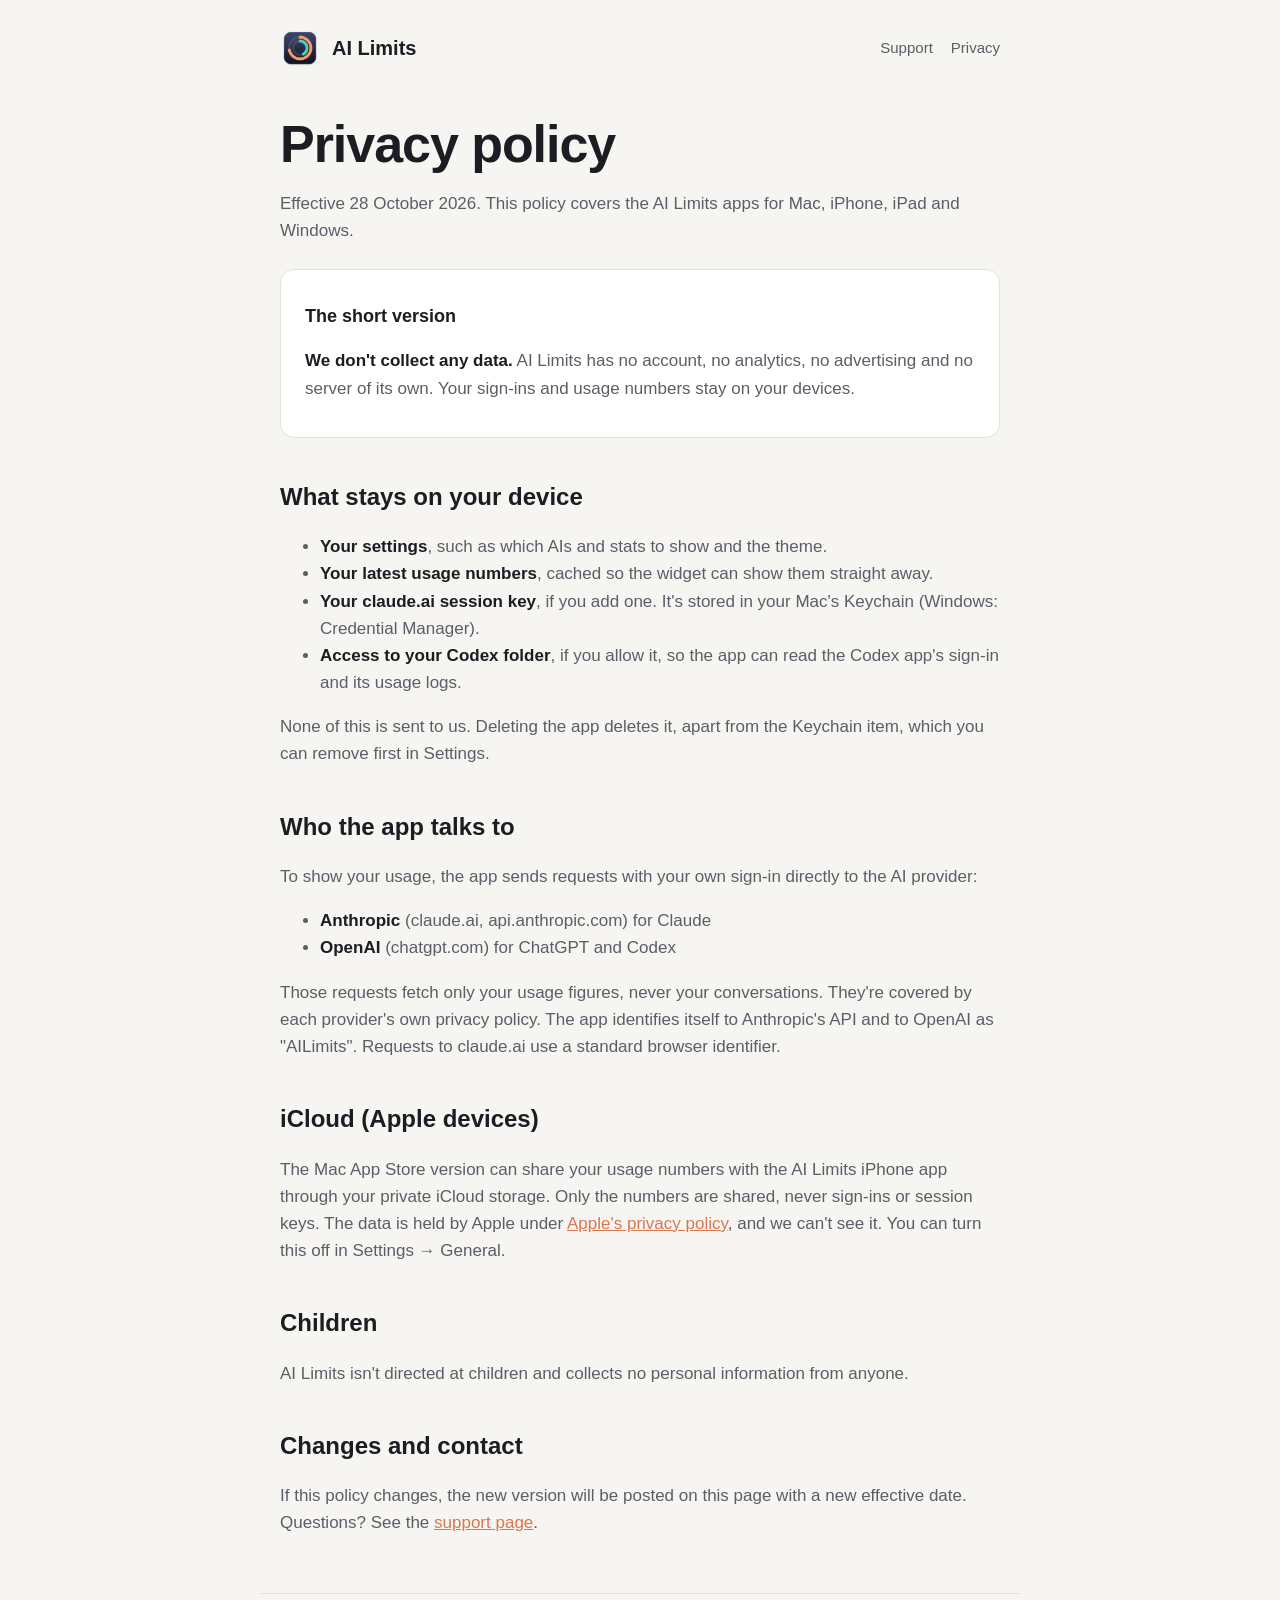
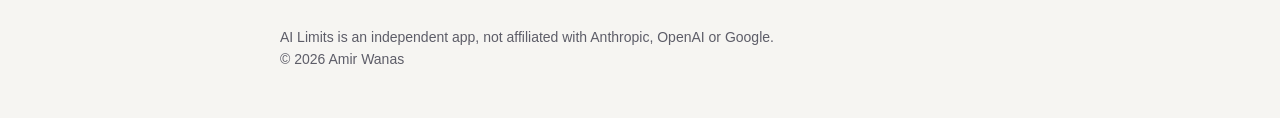
==== privacy.html @ 98940810 "Add AI Limits website, privacy policy and support page Co-Authored-By: Claude Opus 5.5 <noreply@anth" ====
<!doctype html>
<html lang="en">
<head>
  <meta charset="utf-8">
  <meta name="viewport" content="width=device-width, initial-scale=1">
  <title>AI Limits Privacy Policy</title>
  <link rel="icon" href="assets/icon.png">
  <link rel="stylesheet" href="style.css">
</head>
<body>
  <header>
    <img src="assets/icon.png" alt="">
    <a class="brand" href="./">AI Limits</a>
    <nav><a href="support.html">Support</a><a href="privacy.html">Privacy</a></nav>
  </header>
  <main>
    <h1>Privacy policy</h1>
    <p>Effective 28 October 2026. This policy covers the AI Limits apps for Mac, iPhone, iPad and Windows.</p>

    <div class="card">
      <h3>The short version</h3>
      <p><strong>We don't collect any data.</strong> AI Limits has no account, no analytics, no advertising and no server of its own. Your sign-ins and usage numbers stay on your devices.</p>
    </div>

    <h2>What stays on your device</h2>
    <ul>
      <li><strong>Your settings</strong>, such as which AIs and stats to show and the theme.</li>
      <li><strong>Your latest usage numbers</strong>, cached so the widget can show them straight away.</li>
      <li><strong>Your claude.ai session key</strong>, if you add one. It's stored in your Mac's Keychain (Windows: Credential Manager).</li>
      <li><strong>Access to your Codex folder</strong>, if you allow it, so the app can read the Codex app's sign-in and its usage logs.</li>
    </ul>
    <p>None of this is sent to us. Deleting the app deletes it, apart from the Keychain item, which you can remove first in Settings.</p>

    <h2>Who the app talks to</h2>
    <p>To show your usage, the app sends requests with your own sign-in directly to the AI provider:</p>
    <ul>
      <li><strong>Anthropic</strong> (claude.ai, api.anthropic.com) for Claude</li>
      <li><strong>OpenAI</strong> (chatgpt.com) for ChatGPT and Codex</li>
    </ul>
    <p>Those requests fetch only your usage figures, never your conversations. They're covered by each provider's own privacy policy. The app identifies itself to Anthropic's API and to OpenAI as "AILimits". Requests to claude.ai use a standard browser identifier.</p>

    <h2>iCloud (Apple devices)</h2>
    <p>The Mac App Store version can share your usage numbers with the AI Limits iPhone app through your private iCloud storage. Only the numbers are shared, never sign-ins or session keys. The data is held by Apple under <a href="https://www.apple.com/legal/privacy/">Apple's privacy policy</a>, and we can't see it. You can turn this off in Settings → General.</p>

    <h2>Children</h2>
    <p>AI Limits isn't directed at children and collects no personal information from anyone.</p>

    <h2>Changes and contact</h2>
    <p>If this policy changes, the new version will be posted on this page with a new effective date. Questions? See the <a href="support.html">support page</a>.</p>
  </main>
  <footer>
    AI Limits is an independent app, not affiliated with Anthropic, OpenAI or Google.<br>© 2026 Amir Wanas
  </footer>
</body>
</html>
---- style.css ----
:root {
  --bg: #f6f5f2;
  --surface: #ffffff;
  --text: #1c1c22;
  --muted: #5d5d68;
  --line: #e3e1dc;
  --accent: #d9774f;
  --accent-2: #3fae8a;
}
@media (prefers-color-scheme: dark) {
  :root {
    --bg: #101119;
    --surface: #181a25;
    --text: #f1f1f4;
    --muted: #a4a5b2;
    --line: #2a2c3a;
  }
}
* { box-sizing: border-box; }
body {
  margin: 0;
  background: var(--bg);
  color: var(--text);
  font: 17px/1.6 -apple-system, BlinkMacSystemFont, "SF Pro Text", "Segoe UI", Roboto, sans-serif;
}
a { color: var(--accent); }
header, main, footer { max-width: 760px; margin: 0 auto; padding: 0 20px; }
header { display: flex; align-items: center; gap: 12px; padding-top: 28px; }
header img { width: 40px; height: 40px; }
header a.brand { color: var(--text); text-decoration: none; font-weight: 700; font-size: 20px; }
header nav { margin-left: auto; display: flex; gap: 18px; font-size: 15px; }
header nav a { color: var(--muted); text-decoration: none; }
header nav a:hover { color: var(--text); }
h1 { font-size: clamp(34px, 6vw, 52px); line-height: 1.1; letter-spacing: -0.02em; margin: 48px 0 16px; }
h2 { font-size: 24px; margin: 40px 0 8px; }
h3 { font-size: 18px; margin: 28px 0 4px; }
p, li { color: var(--muted); }
strong { color: var(--text); }
.lede { font-size: 20px; }
.hero { width: 100%; border-radius: 14px; border: 1px solid var(--line); margin: 28px 0 8px; display: block; }
.card { background: var(--surface); border: 1px solid var(--line); border-radius: 14px; padding: 4px 24px 18px; margin: 24px 0; }
.note { font-size: 14px; }
footer { padding-top: 32px; padding-bottom: 48px; font-size: 14px; color: var(--muted); border-top: 1px solid var(--line); margin-top: 56px; }
@media (max-width: 520px) { header nav { gap: 12px; font-size: 14px; } }
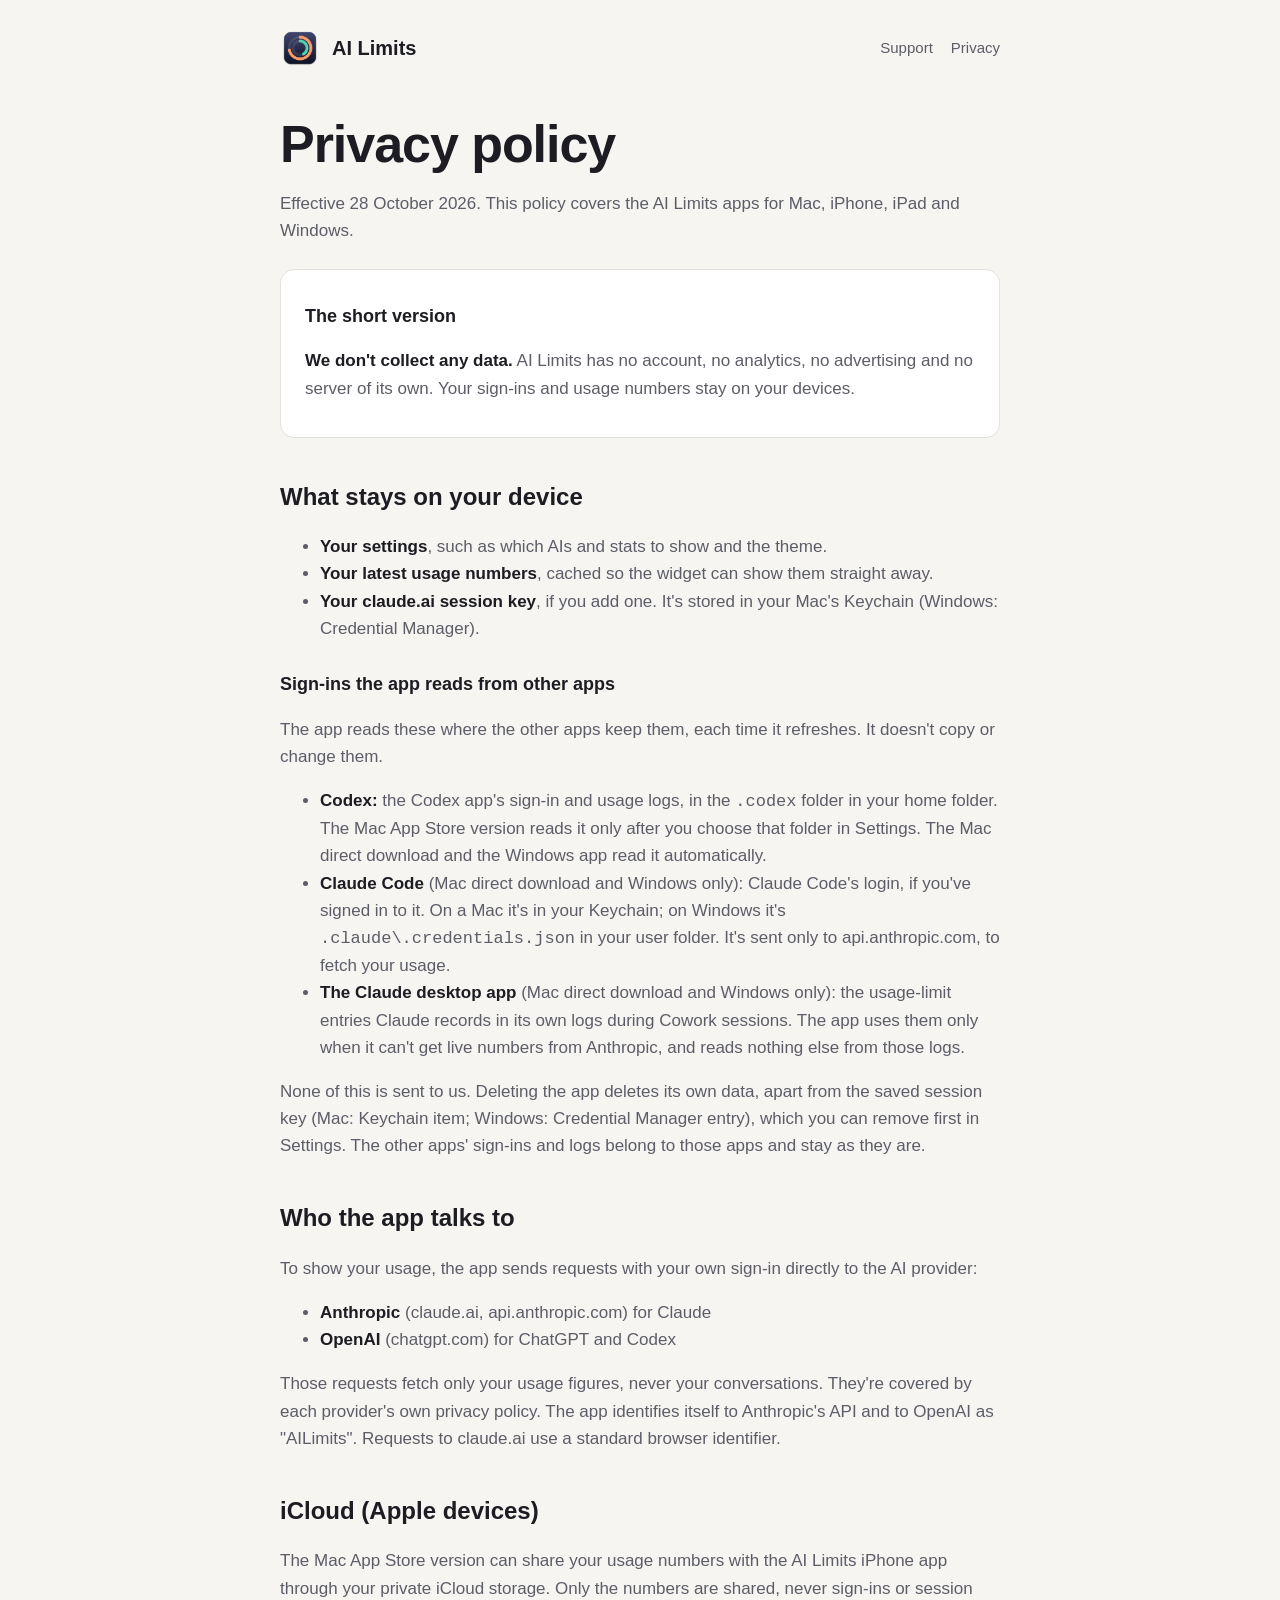
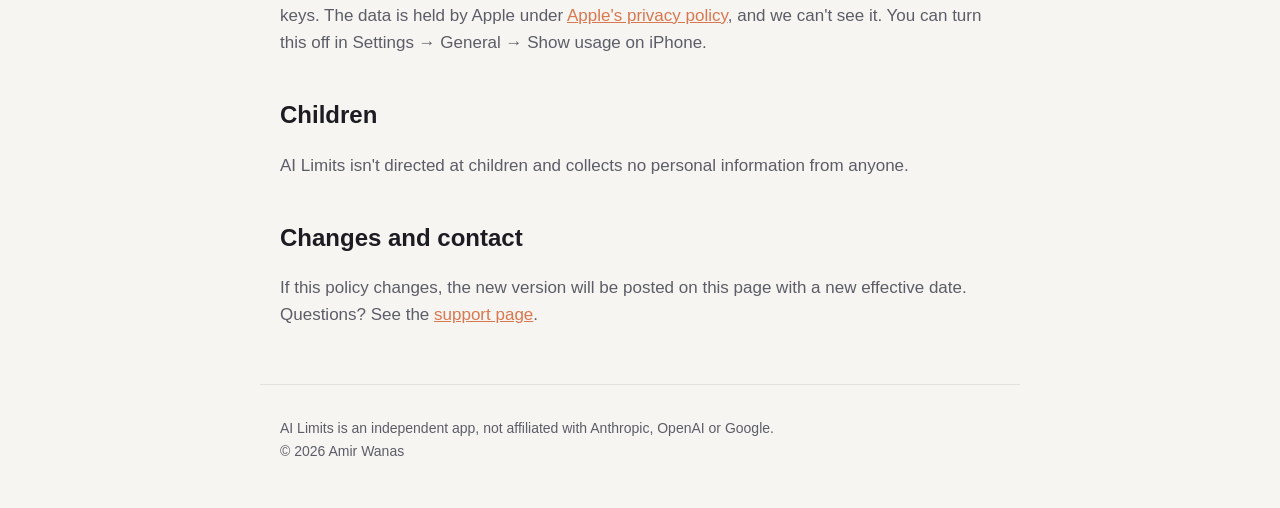
==== commit c3a81015: "Privacy policy: list the sign-ins each edition reads from other apps The Mac direct download and the" ====
--- a/privacy.html
+++ b/privacy.html
@@ -27,9 +27,16 @@
       <li><strong>Your settings</strong>, such as which AIs and stats to show and the theme.</li>
       <li><strong>Your latest usage numbers</strong>, cached so the widget can show them straight away.</li>
       <li><strong>Your claude.ai session key</strong>, if you add one. It's stored in your Mac's Keychain (Windows: Credential Manager).</li>
-      <li><strong>Access to your Codex folder</strong>, if you allow it, so the app can read the Codex app's sign-in and its usage logs.</li>
     </ul>
-    <p>None of this is sent to us. Deleting the app deletes it, apart from the Keychain item, which you can remove first in Settings.</p>
+
+    <h3>Sign-ins the app reads from other apps</h3>
+    <p>The app reads these where the other apps keep them, each time it refreshes. It doesn't copy or change them.</p>
+    <ul>
+      <li><strong>Codex:</strong> the Codex app's sign-in and usage logs, in the <code>.codex</code> folder in your home folder. The Mac App Store version reads it only after you choose that folder in Settings. The Mac direct download and the Windows app read it automatically.</li>
+      <li><strong>Claude Code</strong> (Mac direct download and Windows only): Claude Code's login, if you've signed in to it. On a Mac it's in your Keychain; on Windows it's <code>.claude\.credentials.json</code> in your user folder. It's sent only to api.anthropic.com, to fetch your usage.</li>
+      <li><strong>The Claude desktop app</strong> (Mac direct download and Windows only): the usage-limit entries Claude records in its own logs during Cowork sessions. The app uses them only when it can't get live numbers from Anthropic, and reads nothing else from those logs.</li>
+    </ul>
+    <p>None of this is sent to us. Deleting the app deletes its own data, apart from the saved session key (Mac: Keychain item; Windows: Credential Manager entry), which you can remove first in Settings. The other apps' sign-ins and logs belong to those apps and stay as they are.</p>
 
     <h2>Who the app talks to</h2>
     <p>To show your usage, the app sends requests with your own sign-in directly to the AI provider:</p>
@@ -40,7 +47,7 @@
     <p>Those requests fetch only your usage figures, never your conversations. They're covered by each provider's own privacy policy. The app identifies itself to Anthropic's API and to OpenAI as "AILimits". Requests to claude.ai use a standard browser identifier.</p>
 
     <h2>iCloud (Apple devices)</h2>
-    <p>The Mac App Store version can share your usage numbers with the AI Limits iPhone app through your private iCloud storage. Only the numbers are shared, never sign-ins or session keys. The data is held by Apple under <a href="https://www.apple.com/legal/privacy/">Apple's privacy policy</a>, and we can't see it. You can turn this off in Settings → General.</p>
+    <p>The Mac App Store version can share your usage numbers with the AI Limits iPhone app through your private iCloud storage. Only the numbers are shared, never sign-ins or session keys. The data is held by Apple under <a href="https://www.apple.com/legal/privacy/">Apple's privacy policy</a>, and we can't see it. You can turn this off in Settings → General → Show usage on iPhone.</p>
 
     <h2>Children</h2>
     <p>AI Limits isn't directed at children and collects no personal information from anyone.</p>
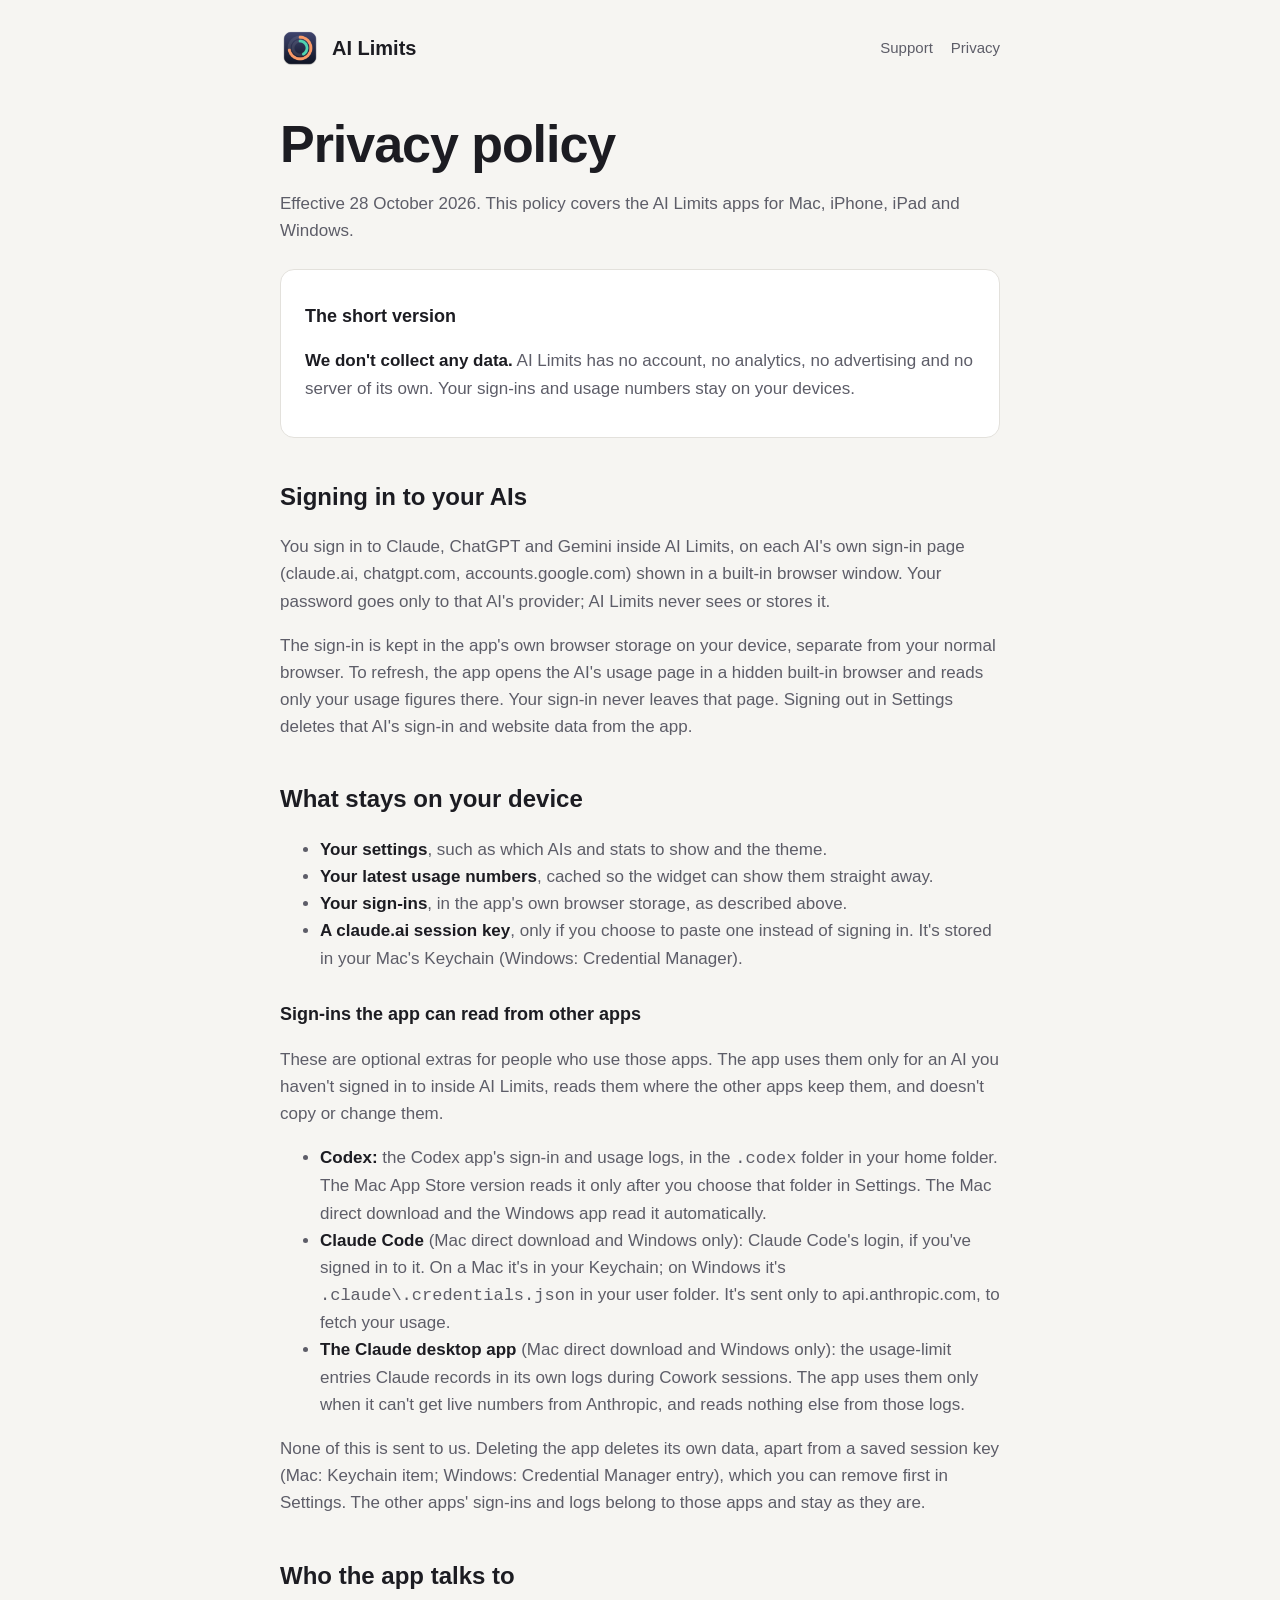
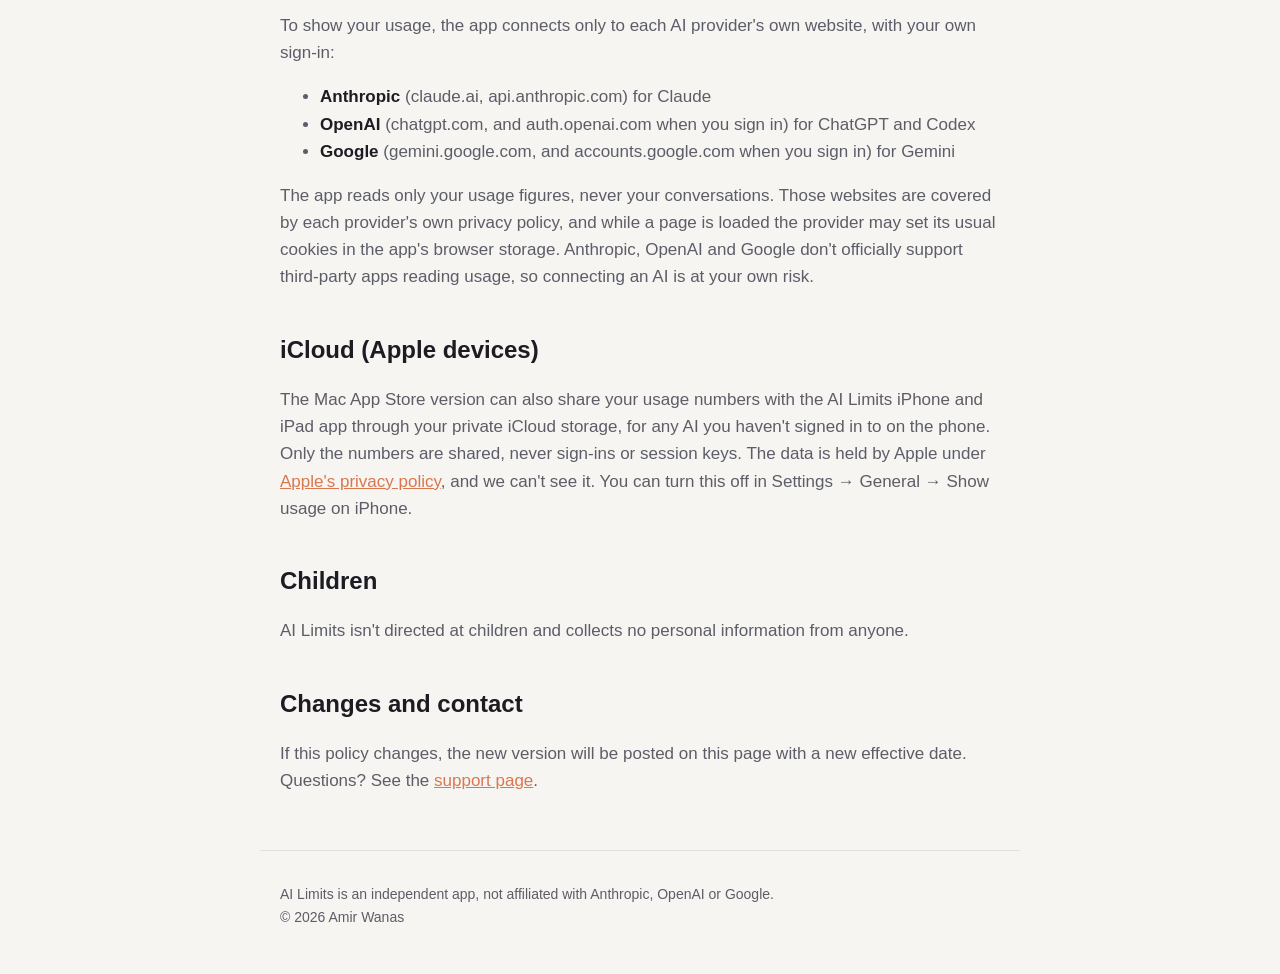
==== commit fcdccd5b: "Sign in to each AI inside the app; add Gemini The privacy policy, support page and home page now des" ====
--- a/privacy.html
+++ b/privacy.html
@@ -22,32 +22,38 @@
       <p><strong>We don't collect any data.</strong> AI Limits has no account, no analytics, no advertising and no server of its own. Your sign-ins and usage numbers stay on your devices.</p>
     </div>
 
+    <h2>Signing in to your AIs</h2>
+    <p>You sign in to Claude, ChatGPT and Gemini inside AI Limits, on each AI's own sign-in page (claude.ai, chatgpt.com, accounts.google.com) shown in a built-in browser window. Your password goes only to that AI's provider; AI Limits never sees or stores it.</p>
+    <p>The sign-in is kept in the app's own browser storage on your device, separate from your normal browser. To refresh, the app opens the AI's usage page in a hidden built-in browser and reads only your usage figures there. Your sign-in never leaves that page. Signing out in Settings deletes that AI's sign-in and website data from the app.</p>
+
     <h2>What stays on your device</h2>
     <ul>
       <li><strong>Your settings</strong>, such as which AIs and stats to show and the theme.</li>
       <li><strong>Your latest usage numbers</strong>, cached so the widget can show them straight away.</li>
-      <li><strong>Your claude.ai session key</strong>, if you add one. It's stored in your Mac's Keychain (Windows: Credential Manager).</li>
+      <li><strong>Your sign-ins</strong>, in the app's own browser storage, as described above.</li>
+      <li><strong>A claude.ai session key</strong>, only if you choose to paste one instead of signing in. It's stored in your Mac's Keychain (Windows: Credential Manager).</li>
     </ul>
 
-    <h3>Sign-ins the app reads from other apps</h3>
-    <p>The app reads these where the other apps keep them, each time it refreshes. It doesn't copy or change them.</p>
+    <h3>Sign-ins the app can read from other apps</h3>
+    <p>These are optional extras for people who use those apps. The app uses them only for an AI you haven't signed in to inside AI Limits, reads them where the other apps keep them, and doesn't copy or change them.</p>
     <ul>
       <li><strong>Codex:</strong> the Codex app's sign-in and usage logs, in the <code>.codex</code> folder in your home folder. The Mac App Store version reads it only after you choose that folder in Settings. The Mac direct download and the Windows app read it automatically.</li>
       <li><strong>Claude Code</strong> (Mac direct download and Windows only): Claude Code's login, if you've signed in to it. On a Mac it's in your Keychain; on Windows it's <code>.claude\.credentials.json</code> in your user folder. It's sent only to api.anthropic.com, to fetch your usage.</li>
       <li><strong>The Claude desktop app</strong> (Mac direct download and Windows only): the usage-limit entries Claude records in its own logs during Cowork sessions. The app uses them only when it can't get live numbers from Anthropic, and reads nothing else from those logs.</li>
     </ul>
-    <p>None of this is sent to us. Deleting the app deletes its own data, apart from the saved session key (Mac: Keychain item; Windows: Credential Manager entry), which you can remove first in Settings. The other apps' sign-ins and logs belong to those apps and stay as they are.</p>
+    <p>None of this is sent to us. Deleting the app deletes its own data, apart from a saved session key (Mac: Keychain item; Windows: Credential Manager entry), which you can remove first in Settings. The other apps' sign-ins and logs belong to those apps and stay as they are.</p>
 
     <h2>Who the app talks to</h2>
-    <p>To show your usage, the app sends requests with your own sign-in directly to the AI provider:</p>
+    <p>To show your usage, the app connects only to each AI provider's own website, with your own sign-in:</p>
     <ul>
       <li><strong>Anthropic</strong> (claude.ai, api.anthropic.com) for Claude</li>
-      <li><strong>OpenAI</strong> (chatgpt.com) for ChatGPT and Codex</li>
+      <li><strong>OpenAI</strong> (chatgpt.com, and auth.openai.com when you sign in) for ChatGPT and Codex</li>
+      <li><strong>Google</strong> (gemini.google.com, and accounts.google.com when you sign in) for Gemini</li>
     </ul>
-    <p>Those requests fetch only your usage figures, never your conversations. They're covered by each provider's own privacy policy. The app identifies itself to Anthropic's API and to OpenAI as "AILimits". Requests to claude.ai use a standard browser identifier.</p>
+    <p>The app reads only your usage figures, never your conversations. Those websites are covered by each provider's own privacy policy, and while a page is loaded the provider may set its usual cookies in the app's browser storage. Anthropic, OpenAI and Google don't officially support third-party apps reading usage, so connecting an AI is at your own risk.</p>
 
     <h2>iCloud (Apple devices)</h2>
-    <p>The Mac App Store version can share your usage numbers with the AI Limits iPhone app through your private iCloud storage. Only the numbers are shared, never sign-ins or session keys. The data is held by Apple under <a href="https://www.apple.com/legal/privacy/">Apple's privacy policy</a>, and we can't see it. You can turn this off in Settings → General → Show usage on iPhone.</p>
+    <p>The Mac App Store version can also share your usage numbers with the AI Limits iPhone and iPad app through your private iCloud storage, for any AI you haven't signed in to on the phone. Only the numbers are shared, never sign-ins or session keys. The data is held by Apple under <a href="https://www.apple.com/legal/privacy/">Apple's privacy policy</a>, and we can't see it. You can turn this off in Settings → General → Show usage on iPhone.</p>
 
     <h2>Children</h2>
     <p>AI Limits isn't directed at children and collects no personal information from anyone.</p>
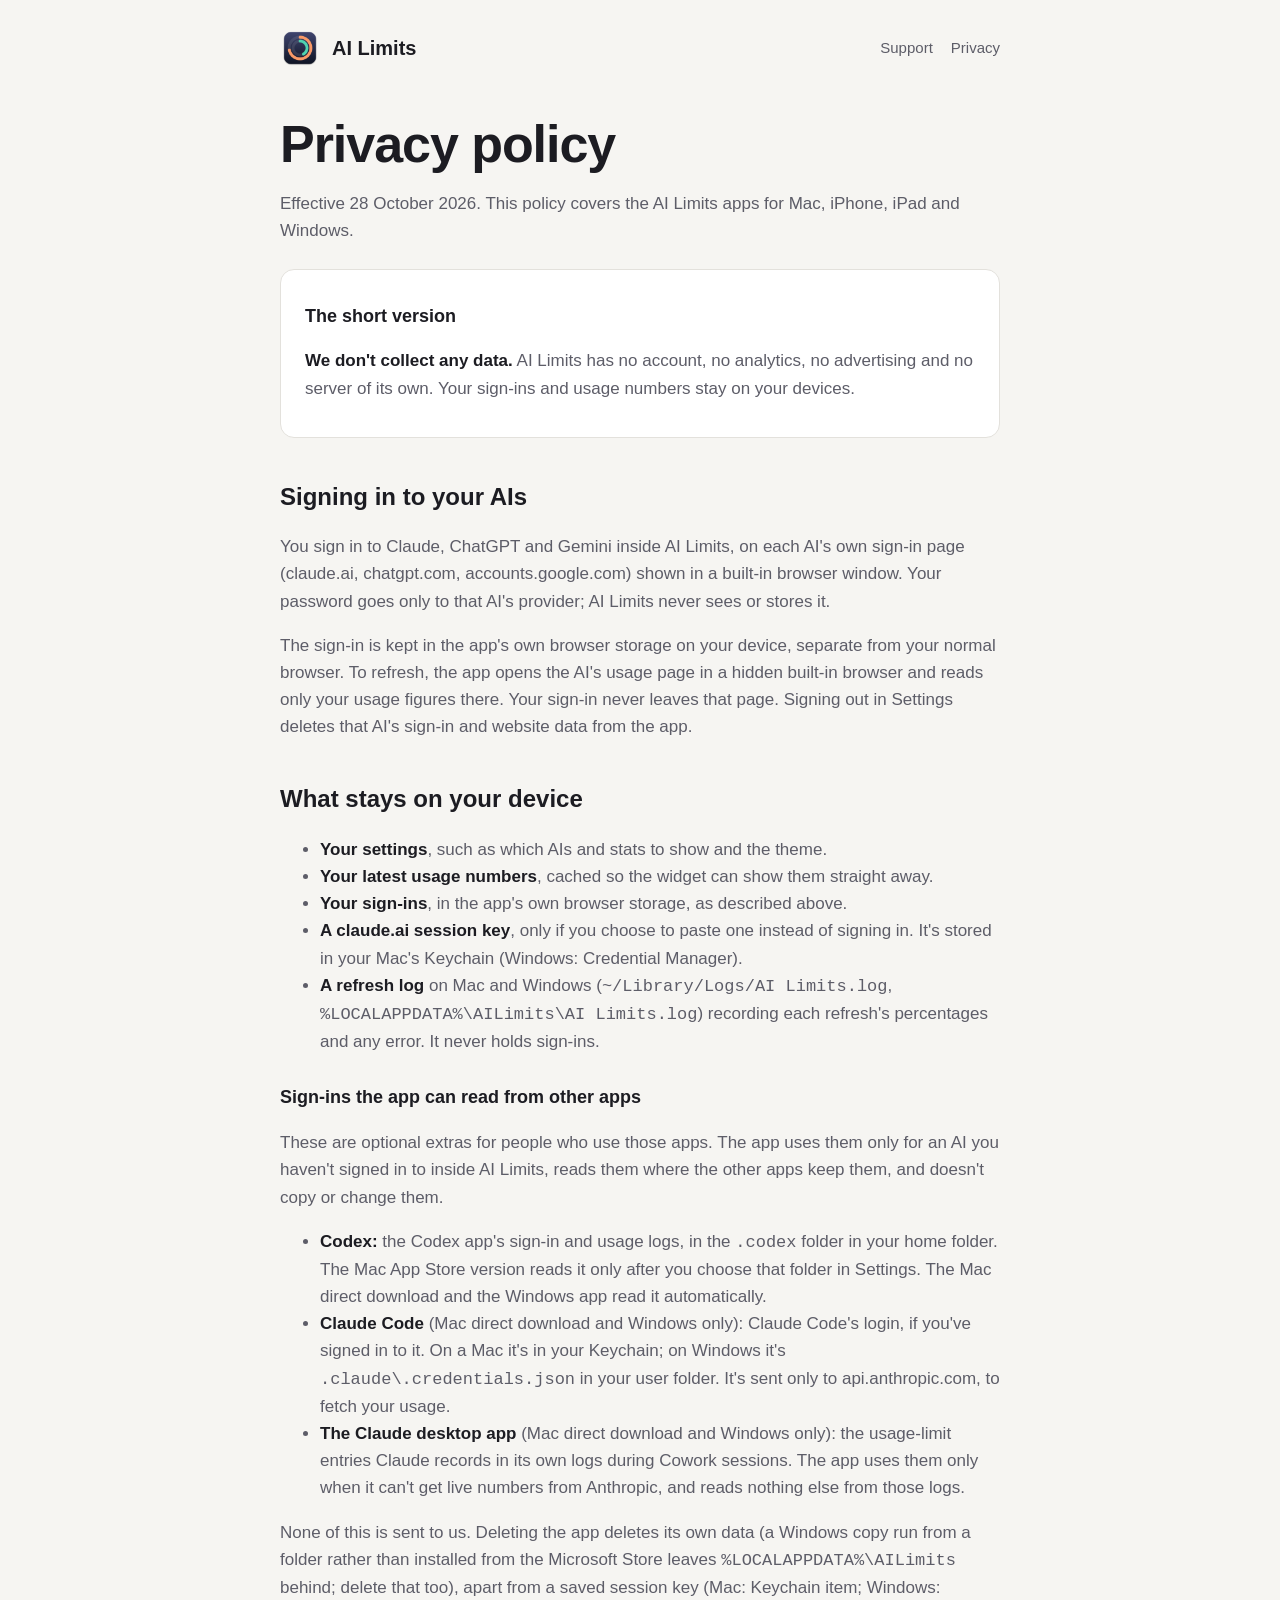
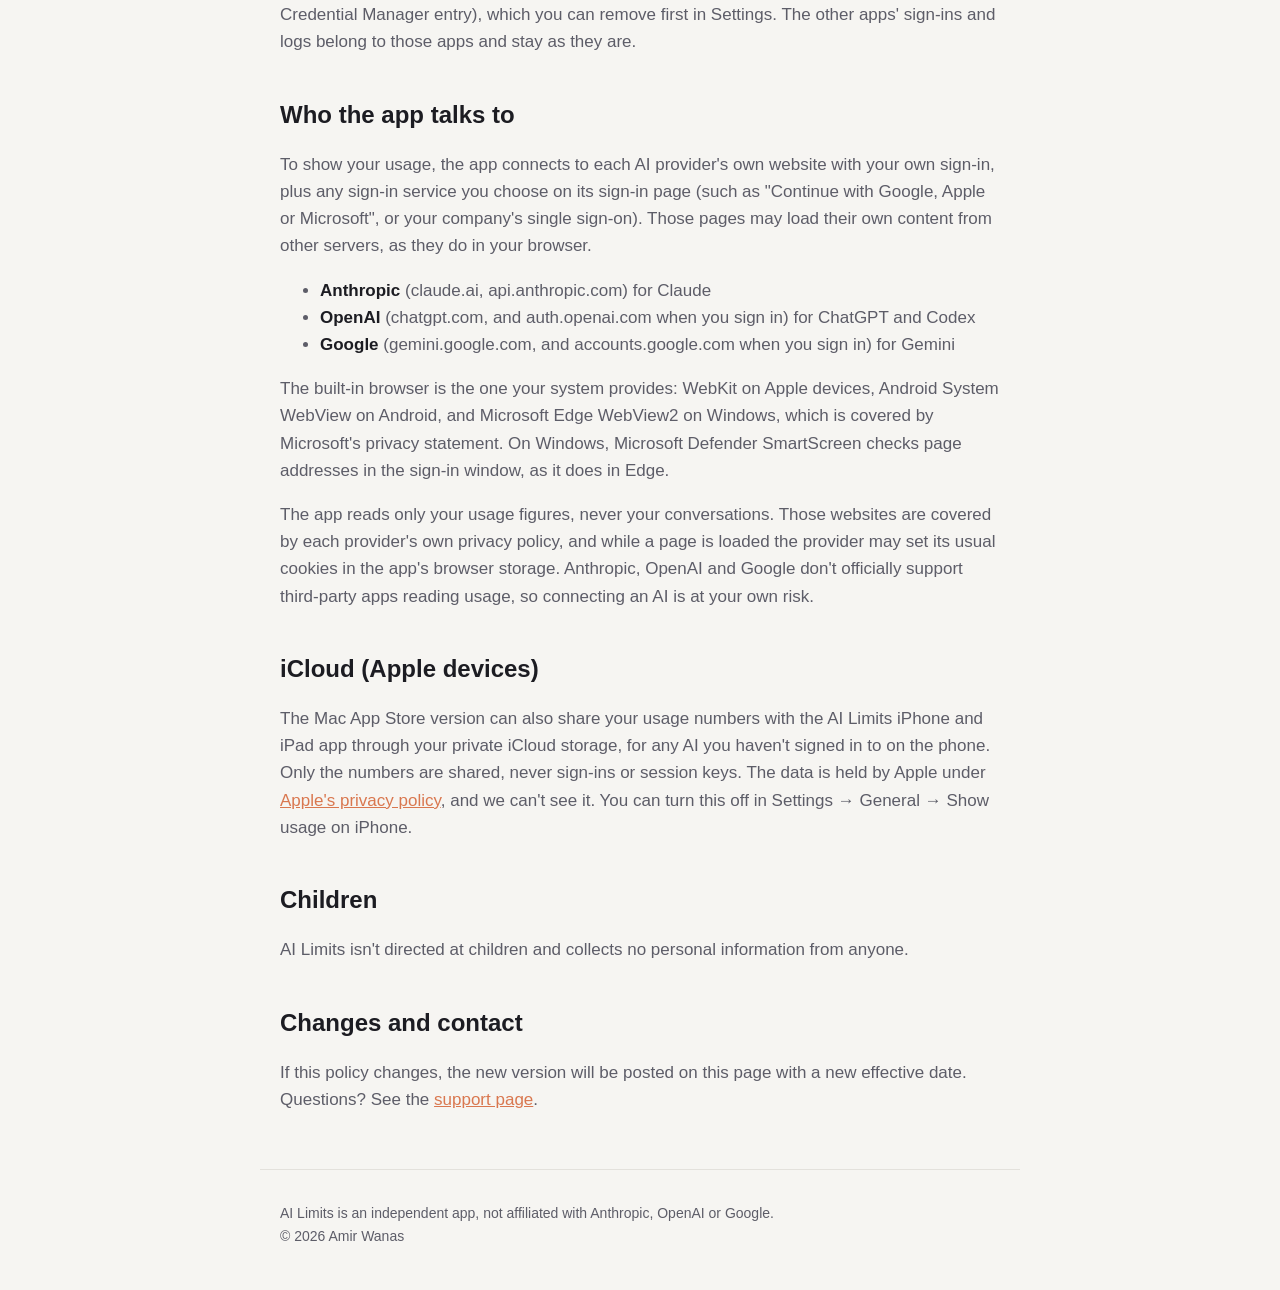
==== commit b516241e: "Privacy and support: cover Windows and Android Sign-in services chosen on the AIs' pages, the system" ====
--- a/privacy.html
+++ b/privacy.html
@@ -32,6 +32,7 @@
       <li><strong>Your latest usage numbers</strong>, cached so the widget can show them straight away.</li>
       <li><strong>Your sign-ins</strong>, in the app's own browser storage, as described above.</li>
       <li><strong>A claude.ai session key</strong>, only if you choose to paste one instead of signing in. It's stored in your Mac's Keychain (Windows: Credential Manager).</li>
+      <li><strong>A refresh log</strong> on Mac and Windows (<code>~/Library/Logs/AI Limits.log</code>, <code>%LOCALAPPDATA%\AILimits\AI Limits.log</code>) recording each refresh's percentages and any error. It never holds sign-ins.</li>
     </ul>
 
     <h3>Sign-ins the app can read from other apps</h3>
@@ -41,15 +42,16 @@
       <li><strong>Claude Code</strong> (Mac direct download and Windows only): Claude Code's login, if you've signed in to it. On a Mac it's in your Keychain; on Windows it's <code>.claude\.credentials.json</code> in your user folder. It's sent only to api.anthropic.com, to fetch your usage.</li>
       <li><strong>The Claude desktop app</strong> (Mac direct download and Windows only): the usage-limit entries Claude records in its own logs during Cowork sessions. The app uses them only when it can't get live numbers from Anthropic, and reads nothing else from those logs.</li>
     </ul>
-    <p>None of this is sent to us. Deleting the app deletes its own data, apart from a saved session key (Mac: Keychain item; Windows: Credential Manager entry), which you can remove first in Settings. The other apps' sign-ins and logs belong to those apps and stay as they are.</p>
+    <p>None of this is sent to us. Deleting the app deletes its own data (a Windows copy run from a folder rather than installed from the Microsoft Store leaves <code>%LOCALAPPDATA%\AILimits</code> behind; delete that too), apart from a saved session key (Mac: Keychain item; Windows: Credential Manager entry), which you can remove first in Settings. The other apps' sign-ins and logs belong to those apps and stay as they are.</p>
 
     <h2>Who the app talks to</h2>
-    <p>To show your usage, the app connects only to each AI provider's own website, with your own sign-in:</p>
+    <p>To show your usage, the app connects to each AI provider's own website with your own sign-in, plus any sign-in service you choose on its sign-in page (such as "Continue with Google, Apple or Microsoft", or your company's single sign-on). Those pages may load their own content from other servers, as they do in your browser.</p>
     <ul>
       <li><strong>Anthropic</strong> (claude.ai, api.anthropic.com) for Claude</li>
       <li><strong>OpenAI</strong> (chatgpt.com, and auth.openai.com when you sign in) for ChatGPT and Codex</li>
       <li><strong>Google</strong> (gemini.google.com, and accounts.google.com when you sign in) for Gemini</li>
     </ul>
+    <p>The built-in browser is the one your system provides: WebKit on Apple devices, Android System WebView on Android, and Microsoft Edge WebView2 on Windows, which is covered by Microsoft's privacy statement. On Windows, Microsoft Defender SmartScreen checks page addresses in the sign-in window, as it does in Edge.</p>
     <p>The app reads only your usage figures, never your conversations. Those websites are covered by each provider's own privacy policy, and while a page is loaded the provider may set its usual cookies in the app's browser storage. Anthropic, OpenAI and Google don't officially support third-party apps reading usage, so connecting an AI is at your own risk.</p>
 
     <h2>iCloud (Apple devices)</h2>
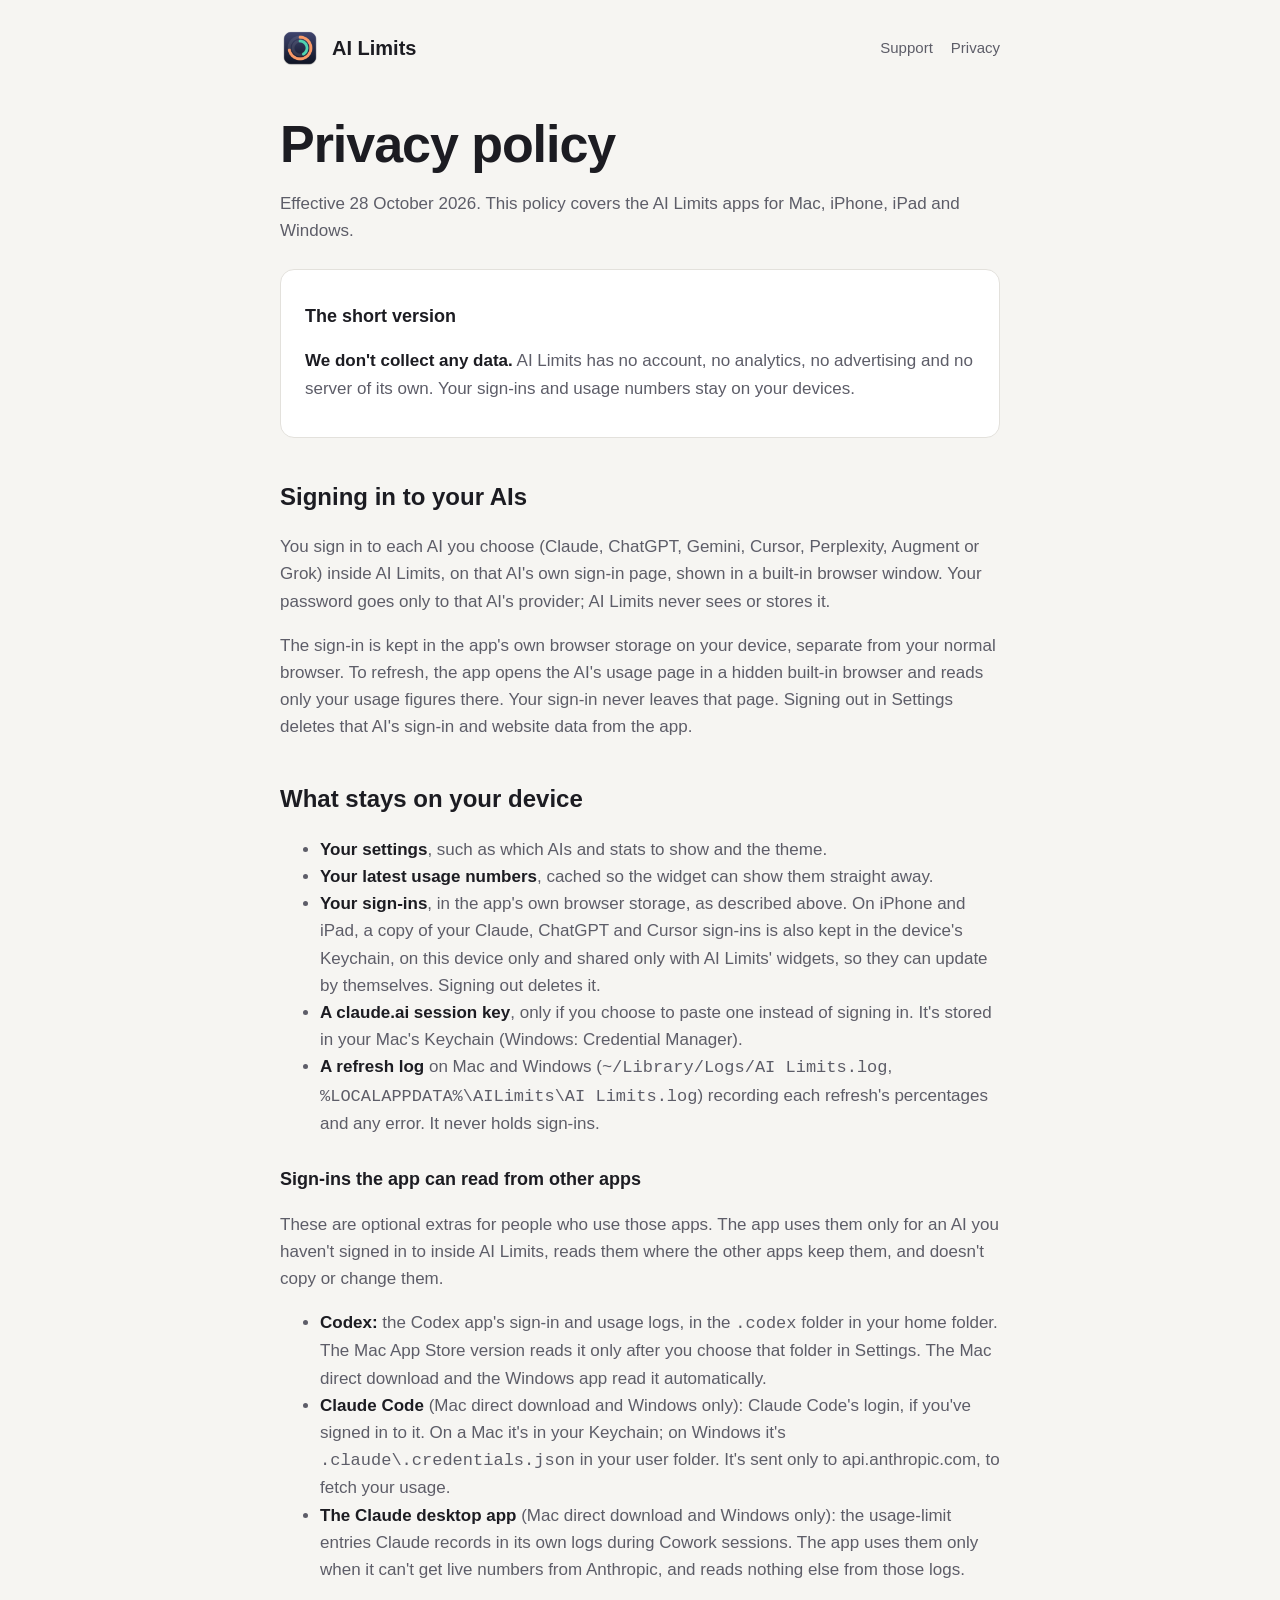
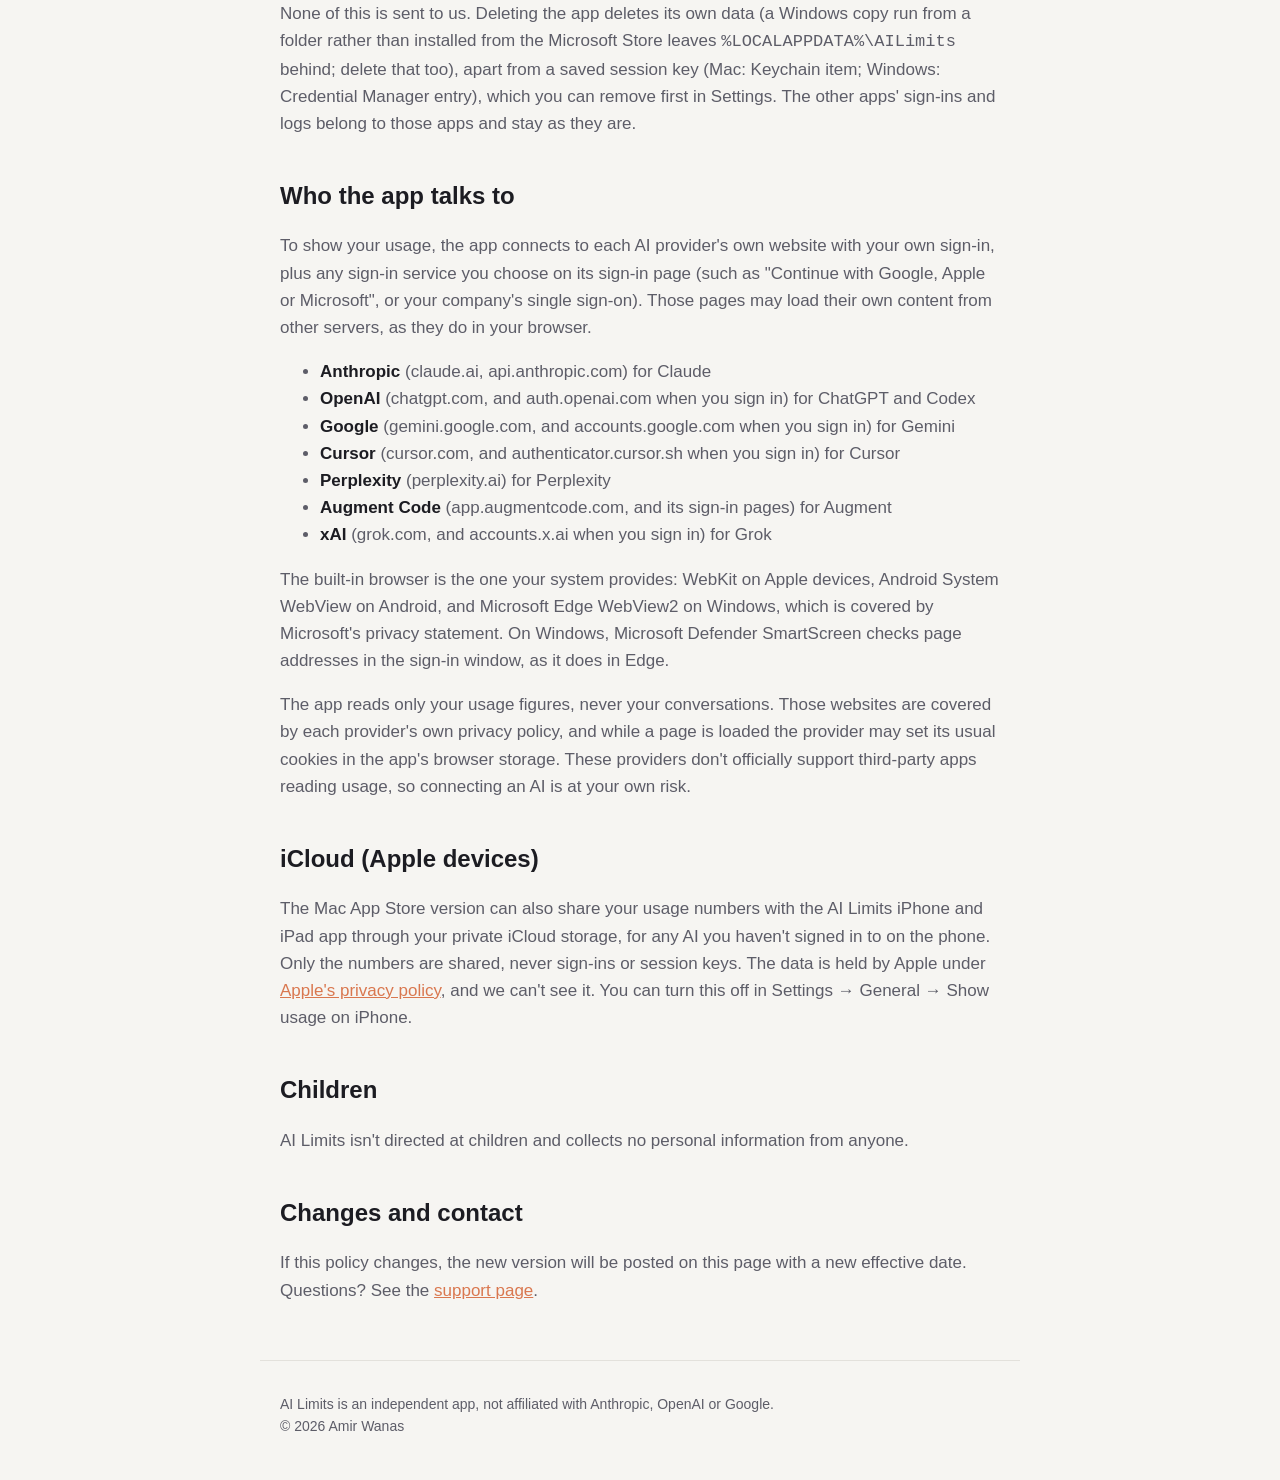
==== commit ce90c31b: "Add Cursor, Perplexity, Augment and Grok; explain passkeys and refresh rate Co-Authored-By: Claude O" ====
--- a/privacy.html
+++ b/privacy.html
@@ -23,14 +23,14 @@
     </div>
 
     <h2>Signing in to your AIs</h2>
-    <p>You sign in to Claude, ChatGPT and Gemini inside AI Limits, on each AI's own sign-in page (claude.ai, chatgpt.com, accounts.google.com) shown in a built-in browser window. Your password goes only to that AI's provider; AI Limits never sees or stores it.</p>
+    <p>You sign in to each AI you choose (Claude, ChatGPT, Gemini, Cursor, Perplexity, Augment or Grok) inside AI Limits, on that AI's own sign-in page, shown in a built-in browser window. Your password goes only to that AI's provider; AI Limits never sees or stores it.</p>
     <p>The sign-in is kept in the app's own browser storage on your device, separate from your normal browser. To refresh, the app opens the AI's usage page in a hidden built-in browser and reads only your usage figures there. Your sign-in never leaves that page. Signing out in Settings deletes that AI's sign-in and website data from the app.</p>
 
     <h2>What stays on your device</h2>
     <ul>
       <li><strong>Your settings</strong>, such as which AIs and stats to show and the theme.</li>
       <li><strong>Your latest usage numbers</strong>, cached so the widget can show them straight away.</li>
-      <li><strong>Your sign-ins</strong>, in the app's own browser storage, as described above.</li>
+      <li><strong>Your sign-ins</strong>, in the app's own browser storage, as described above. On iPhone and iPad, a copy of your Claude, ChatGPT and Cursor sign-ins is also kept in the device's Keychain, on this device only and shared only with AI Limits' widgets, so they can update by themselves. Signing out deletes it.</li>
       <li><strong>A claude.ai session key</strong>, only if you choose to paste one instead of signing in. It's stored in your Mac's Keychain (Windows: Credential Manager).</li>
       <li><strong>A refresh log</strong> on Mac and Windows (<code>~/Library/Logs/AI Limits.log</code>, <code>%LOCALAPPDATA%\AILimits\AI Limits.log</code>) recording each refresh's percentages and any error. It never holds sign-ins.</li>
     </ul>
@@ -50,9 +50,13 @@
       <li><strong>Anthropic</strong> (claude.ai, api.anthropic.com) for Claude</li>
       <li><strong>OpenAI</strong> (chatgpt.com, and auth.openai.com when you sign in) for ChatGPT and Codex</li>
       <li><strong>Google</strong> (gemini.google.com, and accounts.google.com when you sign in) for Gemini</li>
+      <li><strong>Cursor</strong> (cursor.com, and authenticator.cursor.sh when you sign in) for Cursor</li>
+      <li><strong>Perplexity</strong> (perplexity.ai) for Perplexity</li>
+      <li><strong>Augment Code</strong> (app.augmentcode.com, and its sign-in pages) for Augment</li>
+      <li><strong>xAI</strong> (grok.com, and accounts.x.ai when you sign in) for Grok</li>
     </ul>
     <p>The built-in browser is the one your system provides: WebKit on Apple devices, Android System WebView on Android, and Microsoft Edge WebView2 on Windows, which is covered by Microsoft's privacy statement. On Windows, Microsoft Defender SmartScreen checks page addresses in the sign-in window, as it does in Edge.</p>
-    <p>The app reads only your usage figures, never your conversations. Those websites are covered by each provider's own privacy policy, and while a page is loaded the provider may set its usual cookies in the app's browser storage. Anthropic, OpenAI and Google don't officially support third-party apps reading usage, so connecting an AI is at your own risk.</p>
+    <p>The app reads only your usage figures, never your conversations. Those websites are covered by each provider's own privacy policy, and while a page is loaded the provider may set its usual cookies in the app's browser storage. These providers don't officially support third-party apps reading usage, so connecting an AI is at your own risk.</p>
 
     <h2>iCloud (Apple devices)</h2>
     <p>The Mac App Store version can also share your usage numbers with the AI Limits iPhone and iPad app through your private iCloud storage, for any AI you haven't signed in to on the phone. Only the numbers are shared, never sign-ins or session keys. The data is held by Apple under <a href="https://www.apple.com/legal/privacy/">Apple's privacy policy</a>, and we can't see it. You can turn this off in Settings → General → Show usage on iPhone.</p>
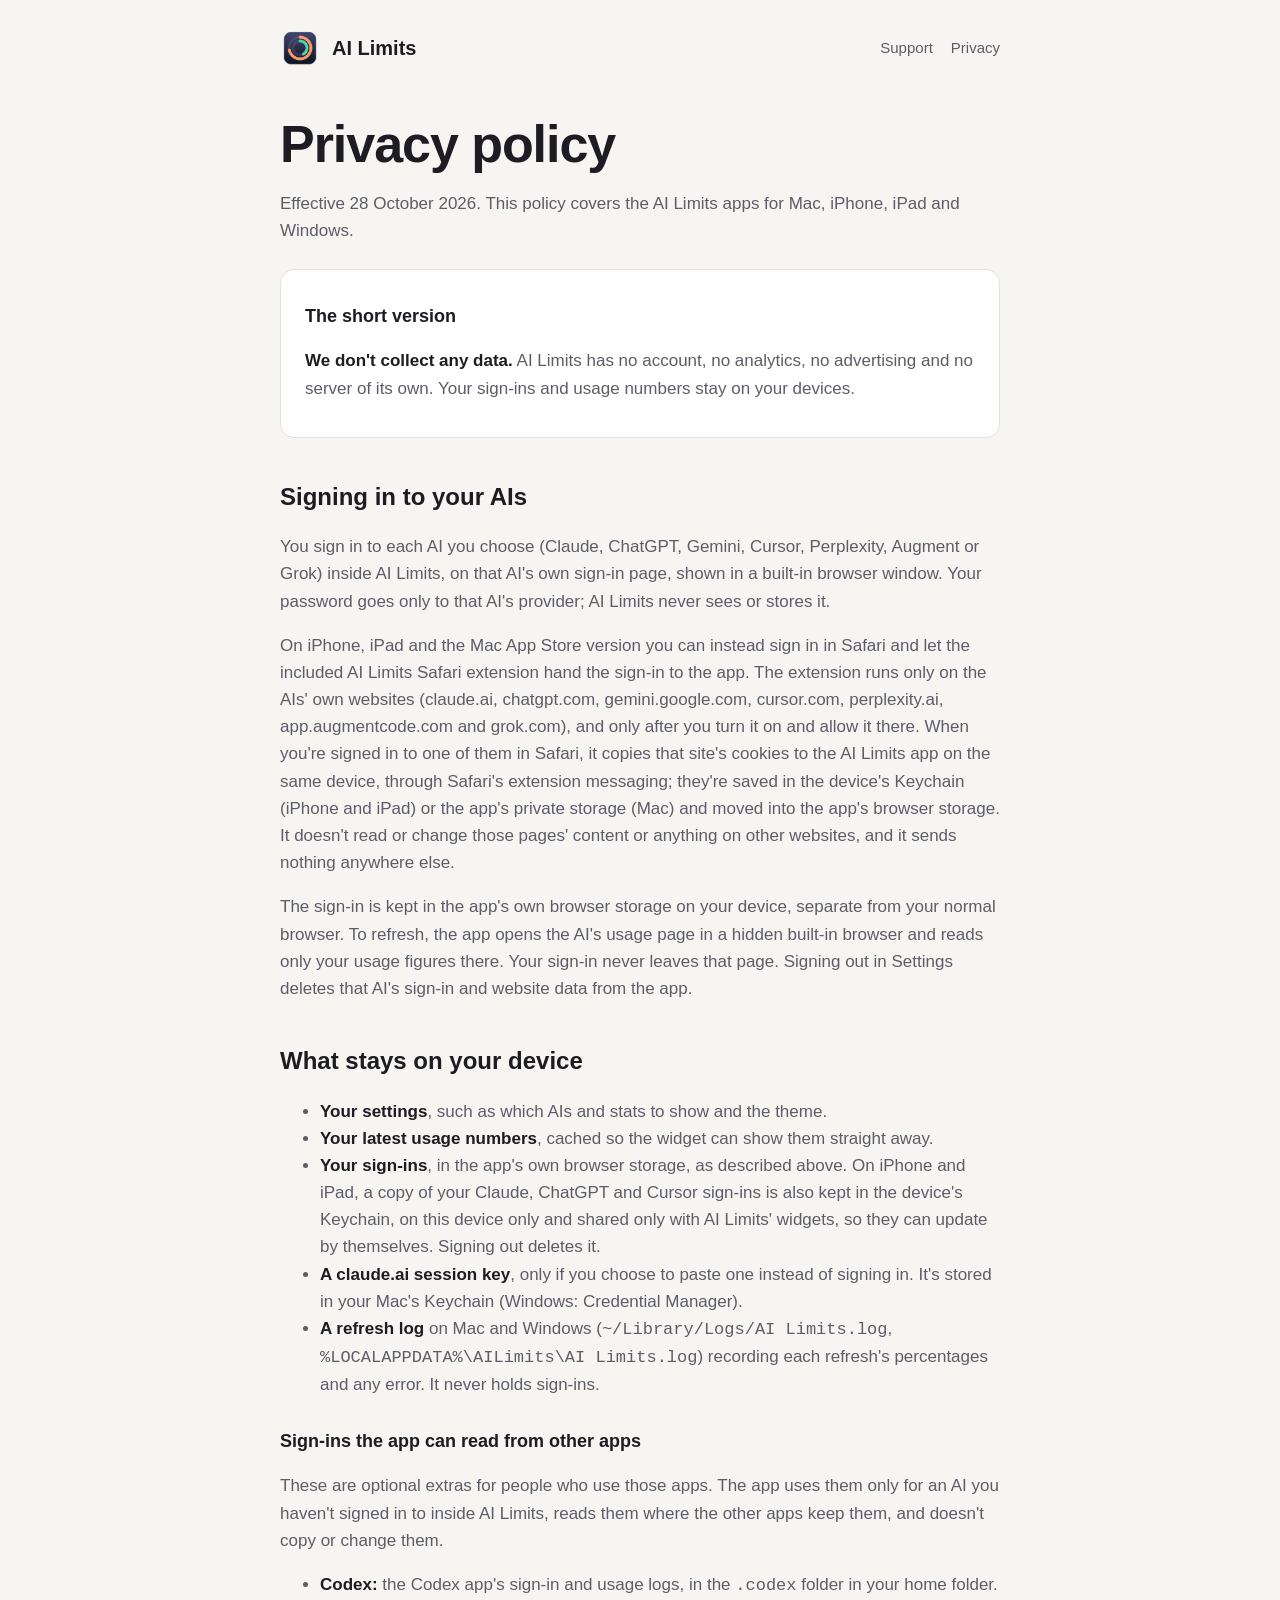
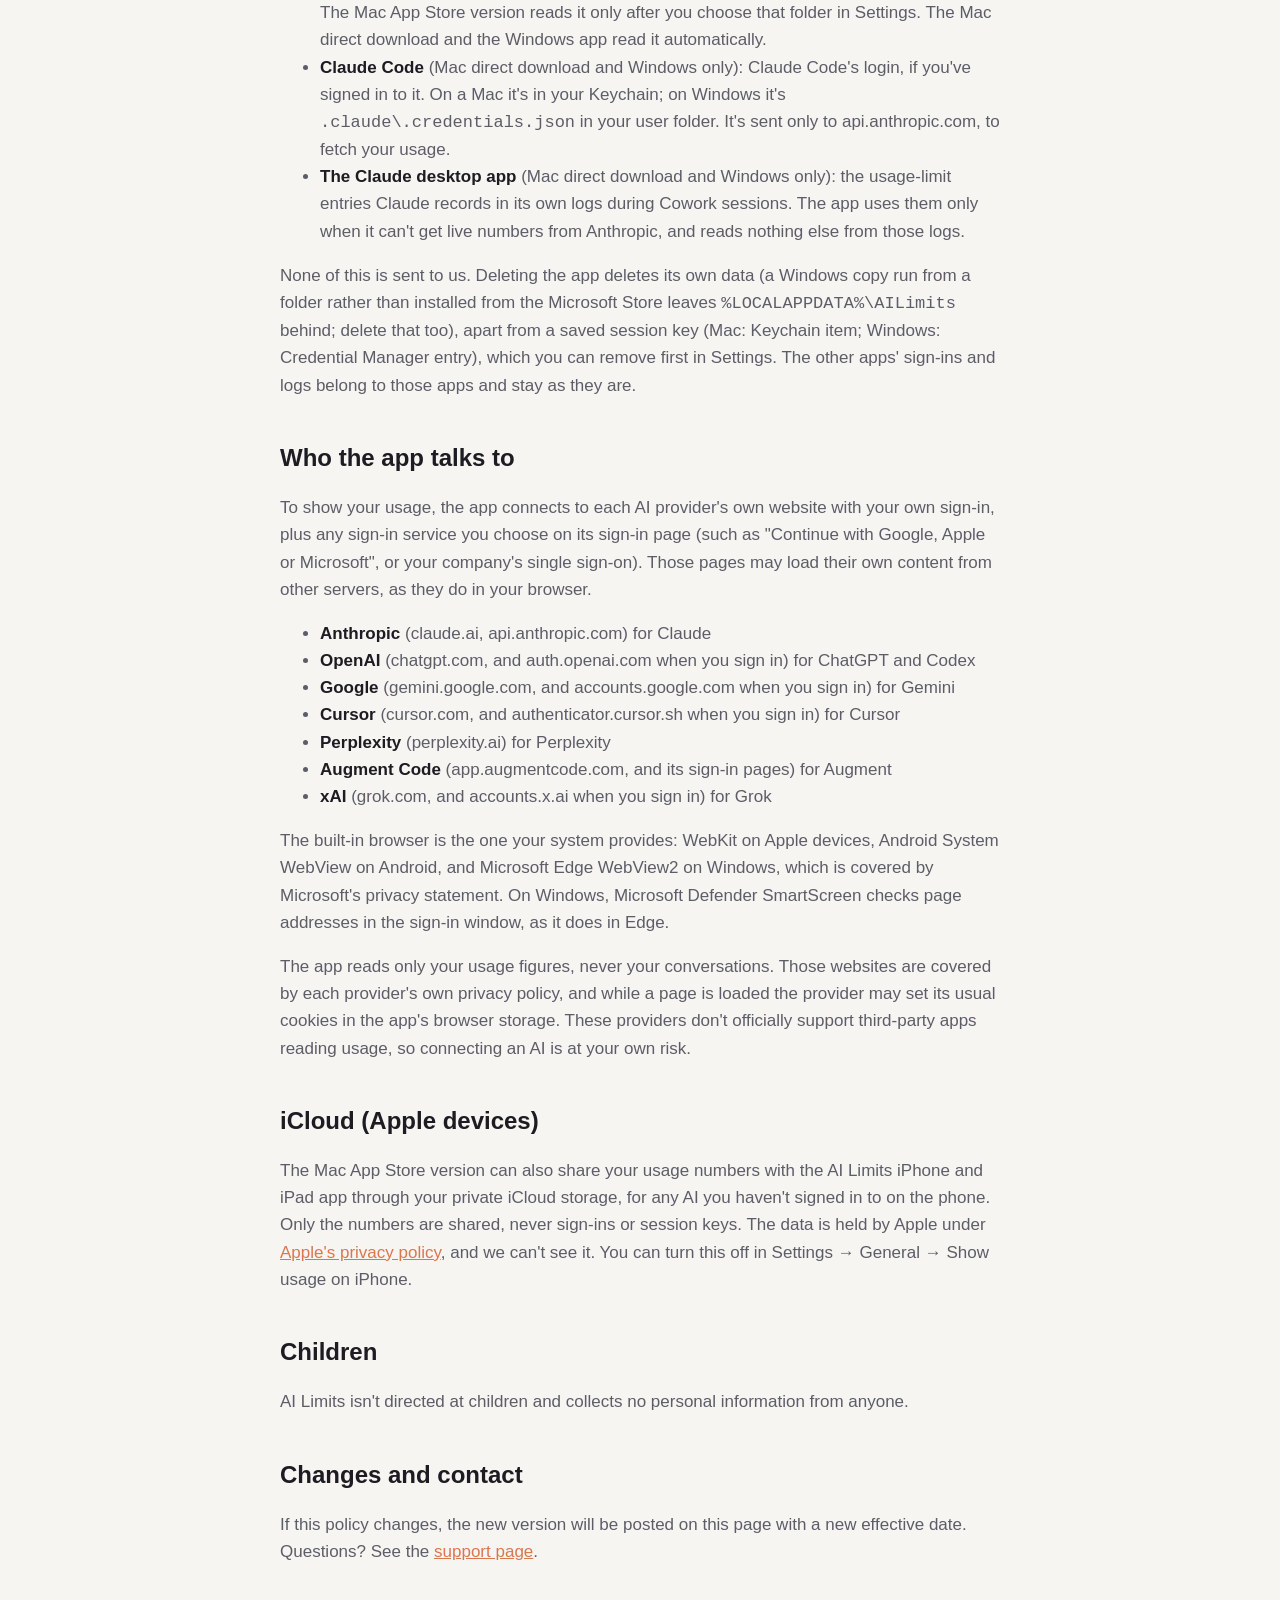
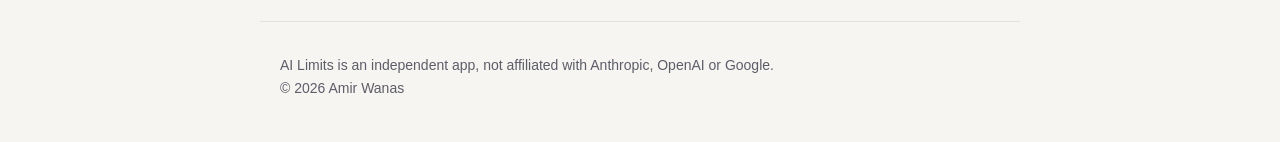
==== commit c2f8792d: "Sign in with Safari: support steps and privacy" ====
--- a/privacy.html
+++ b/privacy.html
@@ -24,6 +24,7 @@
 
     <h2>Signing in to your AIs</h2>
     <p>You sign in to each AI you choose (Claude, ChatGPT, Gemini, Cursor, Perplexity, Augment or Grok) inside AI Limits, on that AI's own sign-in page, shown in a built-in browser window. Your password goes only to that AI's provider; AI Limits never sees or stores it.</p>
+    <p>On iPhone, iPad and the Mac App Store version you can instead sign in in Safari and let the included AI Limits Safari extension hand the sign-in to the app. The extension runs only on the AIs' own websites (claude.ai, chatgpt.com, gemini.google.com, cursor.com, perplexity.ai, app.augmentcode.com and grok.com), and only after you turn it on and allow it there. When you're signed in to one of them in Safari, it copies that site's cookies to the AI Limits app on the same device, through Safari's extension messaging; they're saved in the device's Keychain (iPhone and iPad) or the app's private storage (Mac) and moved into the app's browser storage. It doesn't read or change those pages' content or anything on other websites, and it sends nothing anywhere else.</p>
     <p>The sign-in is kept in the app's own browser storage on your device, separate from your normal browser. To refresh, the app opens the AI's usage page in a hidden built-in browser and reads only your usage figures there. Your sign-in never leaves that page. Signing out in Settings deletes that AI's sign-in and website data from the app.</p>
 
     <h2>What stays on your device</h2>
